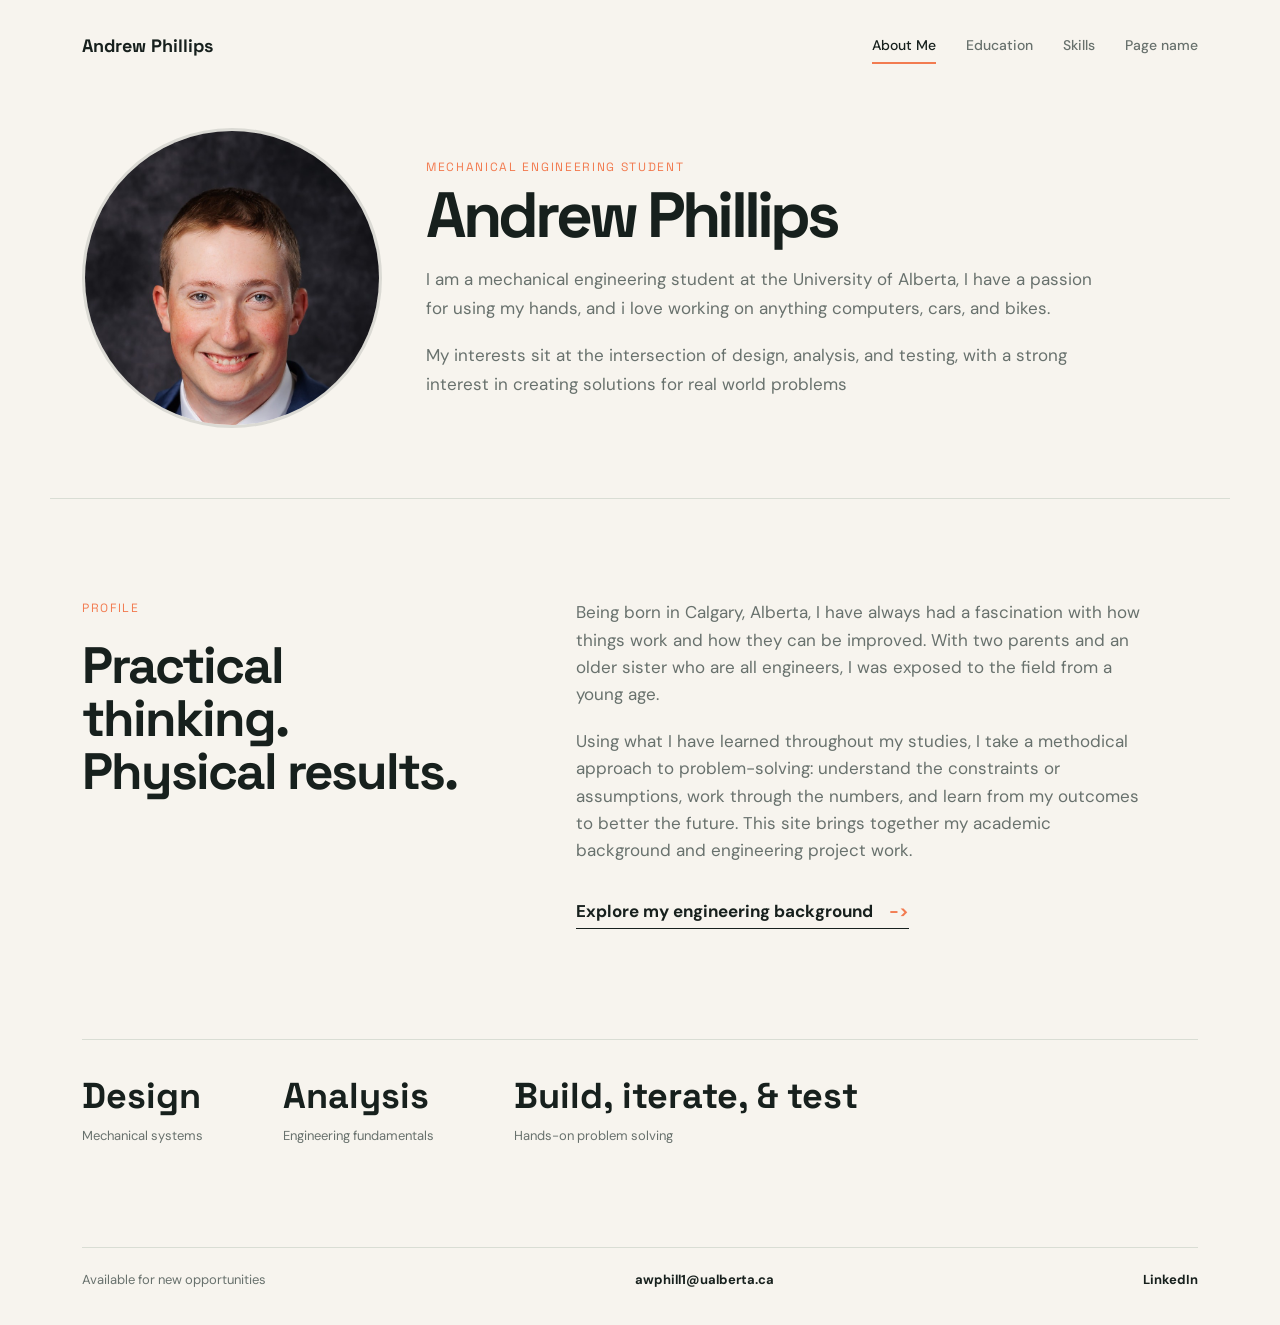
==== index.html @ 19508e03 "new logo photos" ====
<!doctype html>
<html lang="en">
<head>
  <meta charset="utf-8">
  <meta name="viewport" content="width=device-width, initial-scale=1">
  <meta name="description" content="Andrew Phillips, mechanical engineering student at the University of Alberta.">
  <title>Andrew Phillips | Mechanical Engineering Student</title>
  <link rel="preconnect" href="https://fonts.googleapis.com">
  <link rel="preconnect" href="https://fonts.gstatic.com" crossorigin>
  <link href="https://fonts.googleapis.com/css2?family=DM+Sans:wght@400;500;700&family=Space+Grotesk:wght@500;600;700&display=swap" rel="stylesheet">
  <link rel="stylesheet" href="style.css">
</head>
<body>
  <nav class="site-nav" aria-label="Main navigation">
    <a class="brand" href="index.html">Andrew Phillips</a>
    <div class="nav-links">
      <a class="active" href="index.html">About Me</a>
      <a href="experience.html">Education</a>
      <a href="projects.html">Skills</a>
      <a href="contact.html">Page name</a>
    </div>
  </nav>

  <header class="profile-hero">
    <img class="profile-hero-photo" src="brand-headshot-cropped.jpg" alt="Andrew Phillips portrait">
    <div class="profile-hero-copy">
      <p class="eyebrow">Mechanical engineering student</p>
      <h1>Andrew Phillips</h1>
      <div class="profile-blurbs">
        <p>I am a mechanical engineering student at the University of Alberta, I have a passion for using my hands, and i love working on anything computers, cars, and bikes.</p>
        <p>My interests sit at the intersection of design, analysis, and testing, with a strong interest in creating solutions for real world problems</p>
      </div>
    </div>
  </header>

  <main class="page-shell">
    <section class="intro-grid">
      <div>
        <p class="eyebrow accent">Profile</p>
        <h2>Practical thinking.<br>Physical results.</h2>
      </div>
      <div class="body-copy">
        <p>Being born in Calgary, Alberta, I have always had a fascination with how things work and how they can be improved. With two parents and an older sister who are all engineers, I was exposed to the field from a young age.</p>
        <p>Using what I have learned throughout my studies, I take a methodical approach to problem-solving: understand the constraints or assumptions, work through the numbers, and learn from my outcomes to better the future. This site brings together my academic background and engineering project work.</p>
        <a class="text-link" href="experience.html">Explore my engineering background <span>-></span></a>
      </div>
    </section>

    <section class="stat-row" aria-label="Engineering focus areas">
      <div><strong>Design</strong><span>Mechanical systems</span></div>
      <div><strong>Analysis</strong><span>Engineering fundamentals</span></div>
      <div><strong>Build, iterate, &amp; test</strong><span>Hands-on problem solving</span></div>
    </section>
  </main>

  <footer class="site-footer"><span>Available for new opportunities</span><a href="mailto:awphill1@ualberta.ca">awphill1@ualberta.ca</a><a href="https://www.linkedin.com/in/andrew-phillips-90686b3b1/" target="_blank" rel="noopener noreferrer">LinkedIn</a></footer>
</body>
</html>
---- style.css ----
:root {
  --ink: #17201d;
  --muted: #68716d;
  --paper: #f7f4ee;
  --card: #fffdf8;
  --lime: #c8f169;
  --line: #d9ddd4;
  --orange: #f27b50;
}

* { box-sizing: border-box; margin: 0; padding: 0; }
html { scroll-behavior: smooth; }
body { min-height: 100vh; background: var(--paper); color: var(--ink); font-family: "DM Sans", sans-serif; line-height: 1.6; }
a { color: inherit; text-decoration: none; }
.site-nav { align-items: center; display: flex; justify-content: space-between; margin: 0 auto; max-width: 1180px; padding: 28px 32px; }
.brand { align-items: center; display: flex; font-family: "Space Grotesk", sans-serif; font-size: 18px; font-weight: 700; gap: 10px; }
.brand-photo { border: 2px solid rgba(23, 32, 29, .12); border-radius: 50%; display: block; height: 60px; object-fit: cover; object-position: center 22%; width: 60px; }
.nav-links { display: flex; gap: 30px; }
.nav-links a { color: var(--muted); font-size: 14px; font-weight: 500; padding: 6px 0; }
.nav-links a:hover, .nav-links .active { color: var(--ink); border-bottom: 2px solid var(--orange); }
.profile-hero { align-items: center; border-bottom: 1px solid var(--line); display: grid; gap: 44px; grid-template-columns: 300px minmax(0, 1fr); margin: 0 auto; max-width: 1180px; padding: 36px 32px 70px; }
.profile-hero-photo { border: 3px solid rgba(23, 32, 29, .12); border-radius: 50%; display: block; height: 300px; object-fit: cover; object-position: center 18%; width: 300px; }
.profile-hero-copy { max-width: 760px; }
.profile-hero .eyebrow { color: var(--orange); font-size: 12px; margin-bottom: 8px; }
.profile-hero h1 { font-family: "Space Grotesk", sans-serif; font-size: clamp(40px, 5vw, 72px); letter-spacing: -.06em; line-height: .96; margin: 0 0 18px; }
.profile-meta { display: flex; flex-wrap: wrap; gap: 8px 20px; margin-bottom: 52px; }
.profile-meta span { color: var(--ink); font-size: 14px; font-weight: 600; }
.profile-blurbs { display: grid; gap: 18px; margin-top: 10px; max-width: 690px; }
.profile-blurbs p { color: var(--muted); font-size: 17px; line-height: 1.7; }
.banner { background: var(--ink); color: var(--paper); margin: 0 auto; max-width: 1180px; min-height: 370px; padding: 72px clamp(32px, 8vw, 120px); position: relative; overflow: hidden; }
.banner::after { background: var(--lime); border-radius: 50%; content: ""; height: 280px; opacity: .9; position: absolute; right: 7%; top: -105px; width: 280px; }
.banner > * { position: relative; z-index: 1; }
.eyebrow { font-family: "Space Grotesk", sans-serif; font-size: 12px; letter-spacing: .14em; text-transform: uppercase; }
.banner .eyebrow { color: var(--lime); }
.banner h1 { font-family: "Space Grotesk", sans-serif; font-size: clamp(42px, 7vw, 82px); letter-spacing: -.045em; line-height: 1.02; margin: 34px 0 24px; max-width: 770px; }
.banner-copy { color: #c8d0c8; font-size: 18px; max-width: 580px; }
.page-shell { margin: 0 auto; max-width: 1180px; padding: 100px 32px; }
.intro-grid, .content-grid { display: grid; gap: 80px; grid-template-columns: minmax(220px, .8fr) 1.2fr; }
.experience-section { display: grid; gap: 80px; grid-template-columns: minmax(220px, .8fr) 1.2fr; }
.experience-section + .experience-section { border-top: 1px solid var(--line); margin-top: 100px; padding-top: 100px; }
.education-list { display: grid; gap: 0; }
.education-item { align-items: start; border-top: 1px solid var(--line); display: grid; gap: 24px; grid-template-columns: 92px 1fr; padding: 24px 0 30px; }
.education-item + .education-item { border-top: 1px solid var(--ink); }
.education-item:last-child { border-bottom: 1px solid var(--line); }
.school-logo { align-items: center; background: var(--card); border: 1px solid var(--line); display: flex; height: 76px; justify-content: center; overflow: hidden; padding: 8px; width: 76px; }
.school-logo img { display: block; height: 100%; object-fit: contain; width: 100%; }
.accent { color: var(--orange); }
h2 { font-family: "Space Grotesk", sans-serif; font-size: clamp(32px, 4vw, 54px); letter-spacing: -.04em; line-height: 1.04; margin-top: 20px; }
.body-copy { color: var(--muted); font-size: 17px; max-width: 570px; }
.body-copy p + p { margin-top: 20px; }
.text-link { border-bottom: 1px solid var(--ink); color: var(--ink); display: inline-block; font-weight: 700; margin-top: 34px; padding-bottom: 3px; }
.text-link span { color: var(--orange); margin-left: 12px; }
.stat-row { border-top: 1px solid var(--line); display: flex; gap: 80px; margin-top: 110px; padding-top: 28px; }
.stat-row div { display: flex; flex-direction: column; }
.stat-row strong { font-family: "Space Grotesk", sans-serif; font-size: 36px; }
.stat-row span, .meta { color: var(--muted); font-size: 13px; }
.site-footer { border-top: 1px solid var(--line); display: flex; justify-content: space-between; margin: 0 auto; max-width: 1116px; padding: 22px 0 35px; color: var(--muted); font-size: 13px; }
.site-footer a { color: var(--ink); font-weight: 700; }
.content-grid { padding-bottom: 20px; }
.timeline, .project-list { display: grid; gap: 0; }
.about-grid { display: grid; gap: 28px; grid-template-columns: repeat(3, 1fr); }
.about-card { border: 1px solid var(--line); background: var(--card); }
.about-card-media { align-items: center; background: var(--line); color: var(--muted); display: flex; font-family: "Space Grotesk", sans-serif; font-size: 13px; height: 230px; justify-content: center; letter-spacing: .1em; text-transform: uppercase; }
.about-card-content { padding: 24px; }
.about-card-content h2 { font-size: 30px; margin: 14px 0 12px; }
.about-card-content p { color: var(--muted); }
.skills-section { border-top: 1px solid var(--line); display: grid; gap: 80px; grid-template-columns: minmax(220px, .8fr) 1.2fr; margin-top: 110px; padding-top: 100px; }
.skills-list { border-top: 1px solid var(--line); }
.skills-list div { border-bottom: 1px solid var(--line); display: grid; gap: 20px; grid-template-columns: 1fr 2fr; padding: 20px 0; }
.skills-list strong { font-family: "Space Grotesk", sans-serif; font-size: 20px; }
.skills-list span { color: var(--muted); }
.timeline-item, .project-card { border-top: 1px solid var(--line); padding: 24px 0 30px; }
.timeline-item:last-child, .project-card:last-child { border-bottom: 1px solid var(--line); }
.timeline-item h3, .project-card h3 { font-family: "Space Grotesk", sans-serif; font-size: 24px; }
.timeline-item .meta { display: block; margin: 5px 0 12px; }
.timeline-item p, .project-card p { color: var(--muted); max-width: 610px; }
.project-card { display: grid; gap: 24px; grid-template-columns: 1fr 2fr; }
.tag { color: var(--orange); font-size: 12px; font-weight: 700; letter-spacing: .1em; text-transform: uppercase; }
.contact-list { border-top: 1px solid var(--line); margin-top: 28px; }
.contact-list a { border-bottom: 1px solid var(--line); display: block; font-family: "Space Grotesk", sans-serif; font-size: clamp(22px, 4vw, 38px); padding: 20px 0; }
.contact-list a:hover { color: var(--orange); }
@media (max-width: 680px) {
  .site-nav { align-items: flex-start; flex-direction: column; gap: 20px; padding: 22px 20px; }
  .nav-links { flex-wrap: wrap; gap: 14px 20px; }
  .banner { min-height: 440px; padding: 54px 24px; }
  .banner h1 { font-size: 48px; margin-top: 48px; }
  .page-shell { padding: 68px 24px; }
  .intro-grid, .content-grid, .experience-section, .skills-section { gap: 42px; grid-template-columns: 1fr; }
  .about-grid { grid-template-columns: 1fr; }
  .about-card-media { height: 210px; }
  .experience-section + .experience-section { margin-top: 68px; padding-top: 68px; }
  .stat-row { gap: 22px; justify-content: space-between; margin-top: 70px; }
  .stat-row strong { font-size: 28px; }
  .site-footer { align-items: flex-start; flex-direction: column; gap: 8px; margin: 0 24px; }
  .project-card { grid-template-columns: 1fr; gap: 10px; }
  .skills-list div { gap: 8px; grid-template-columns: 1fr; }
  .education-item { gap: 16px; grid-template-columns: 68px 1fr; }
  .school-logo { height: 60px; width: 60px; }
}
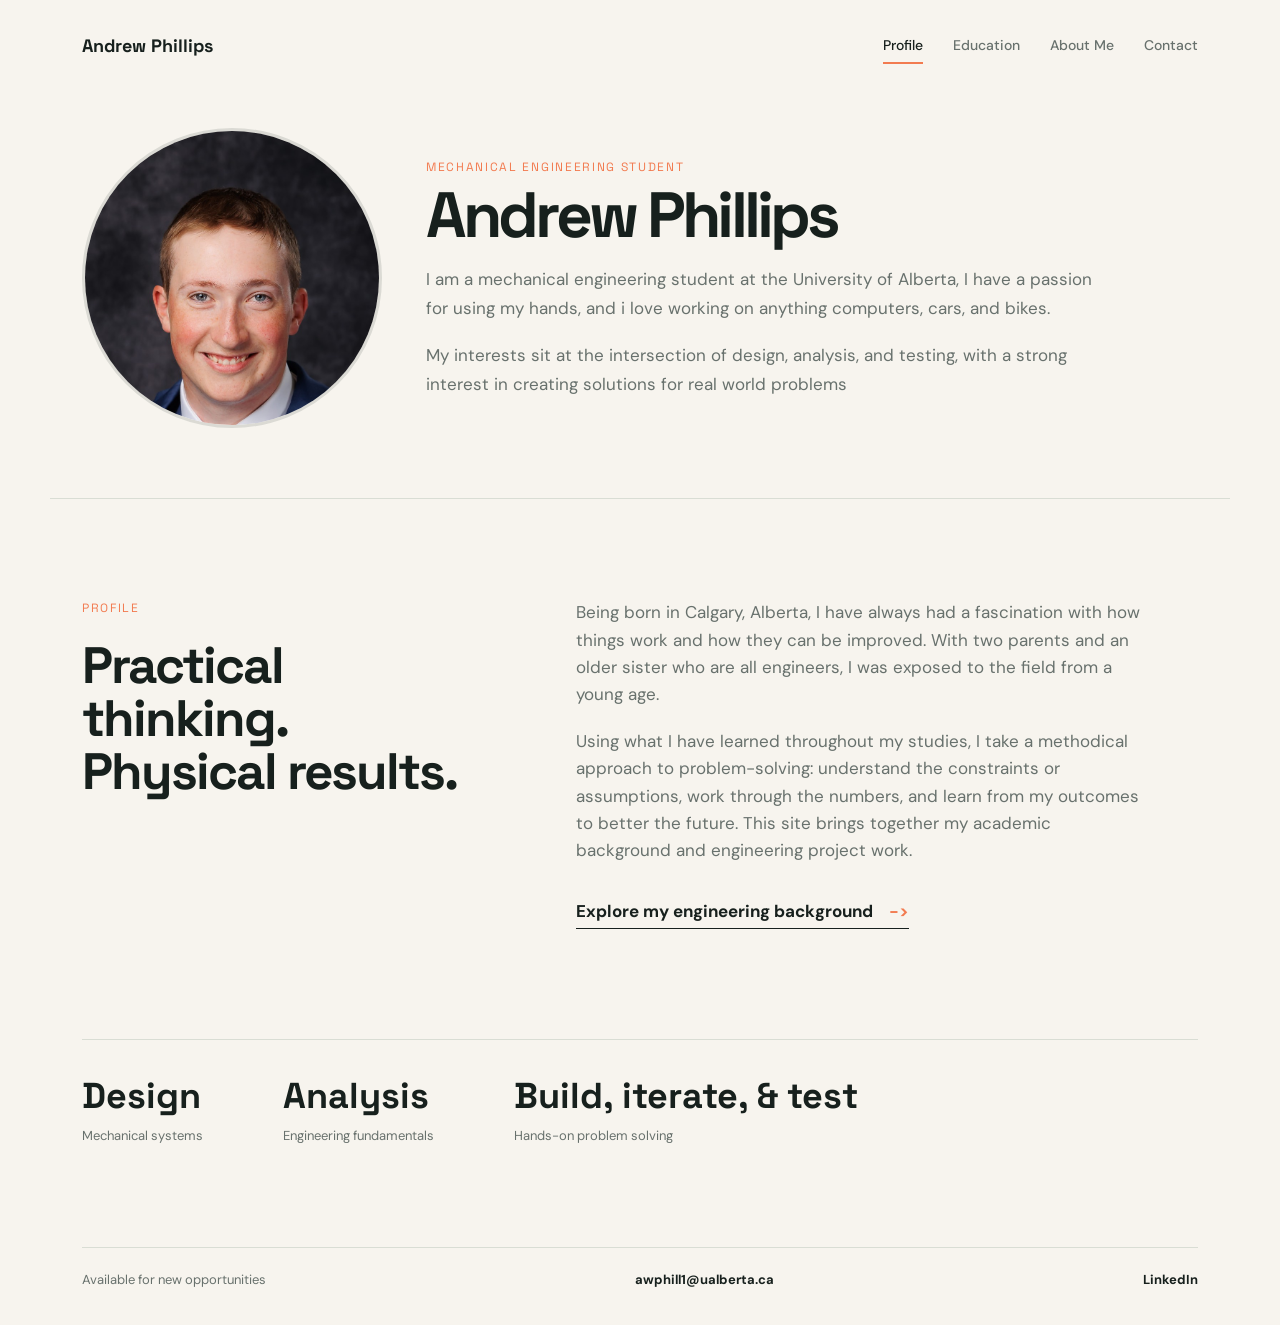
==== commit 4b079850: "nav bar consistency" ====
--- a/index.html
+++ b/index.html
@@ -14,10 +14,10 @@
   <nav class="site-nav" aria-label="Main navigation">
     <a class="brand" href="index.html">Andrew Phillips</a>
     <div class="nav-links">
-      <a class="active" href="index.html">About Me</a>
+      <a class="active" href="index.html">Profile</a>
       <a href="experience.html">Education</a>
-      <a href="projects.html">Skills</a>
-      <a href="contact.html">Page name</a>
+      <a href="projects.html">About Me</a>
+      <a href="contact.html">Contact</a>
     </div>
   </nav>
 
--- a/style.css
+++ b/style.css
@@ -60,7 +60,8 @@
 .timeline, .project-list { display: grid; gap: 0; }
 .about-grid { display: grid; gap: 28px; grid-template-columns: repeat(3, 1fr); }
 .about-card { border: 1px solid var(--line); background: var(--card); }
-.about-card-media { align-items: center; background: var(--line); color: var(--muted); display: flex; font-family: "Space Grotesk", sans-serif; font-size: 13px; height: 230px; justify-content: center; letter-spacing: .1em; text-transform: uppercase; }
+.about-card-media { align-items: center; aspect-ratio: 1 / 1; background: var(--line); color: var(--muted); display: flex; flex: 0 0 230px; font-family: "Space Grotesk", sans-serif; font-size: 13px; height: 230px; justify-content: center; letter-spacing: .1em; max-width: 100%; overflow: hidden; text-transform: uppercase; width: 230px; }
+.about-card-media img { display: block; height: 100%; object-fit: cover; width: 100%; }
 .about-card-content { padding: 24px; }
 .about-card-content h2 { font-size: 30px; margin: 14px 0 12px; }
 .about-card-content p { color: var(--muted); }
@@ -87,7 +88,7 @@
   .page-shell { padding: 68px 24px; }
   .intro-grid, .content-grid, .experience-section, .skills-section { gap: 42px; grid-template-columns: 1fr; }
   .about-grid { grid-template-columns: 1fr; }
-  .about-card-media { height: 210px; }
+  .about-card-media { flex-basis: 210px; height: 210px; width: 210px; }
   .experience-section + .experience-section { margin-top: 68px; padding-top: 68px; }
   .stat-row { gap: 22px; justify-content: space-between; margin-top: 70px; }
   .stat-row strong { font-size: 28px; }
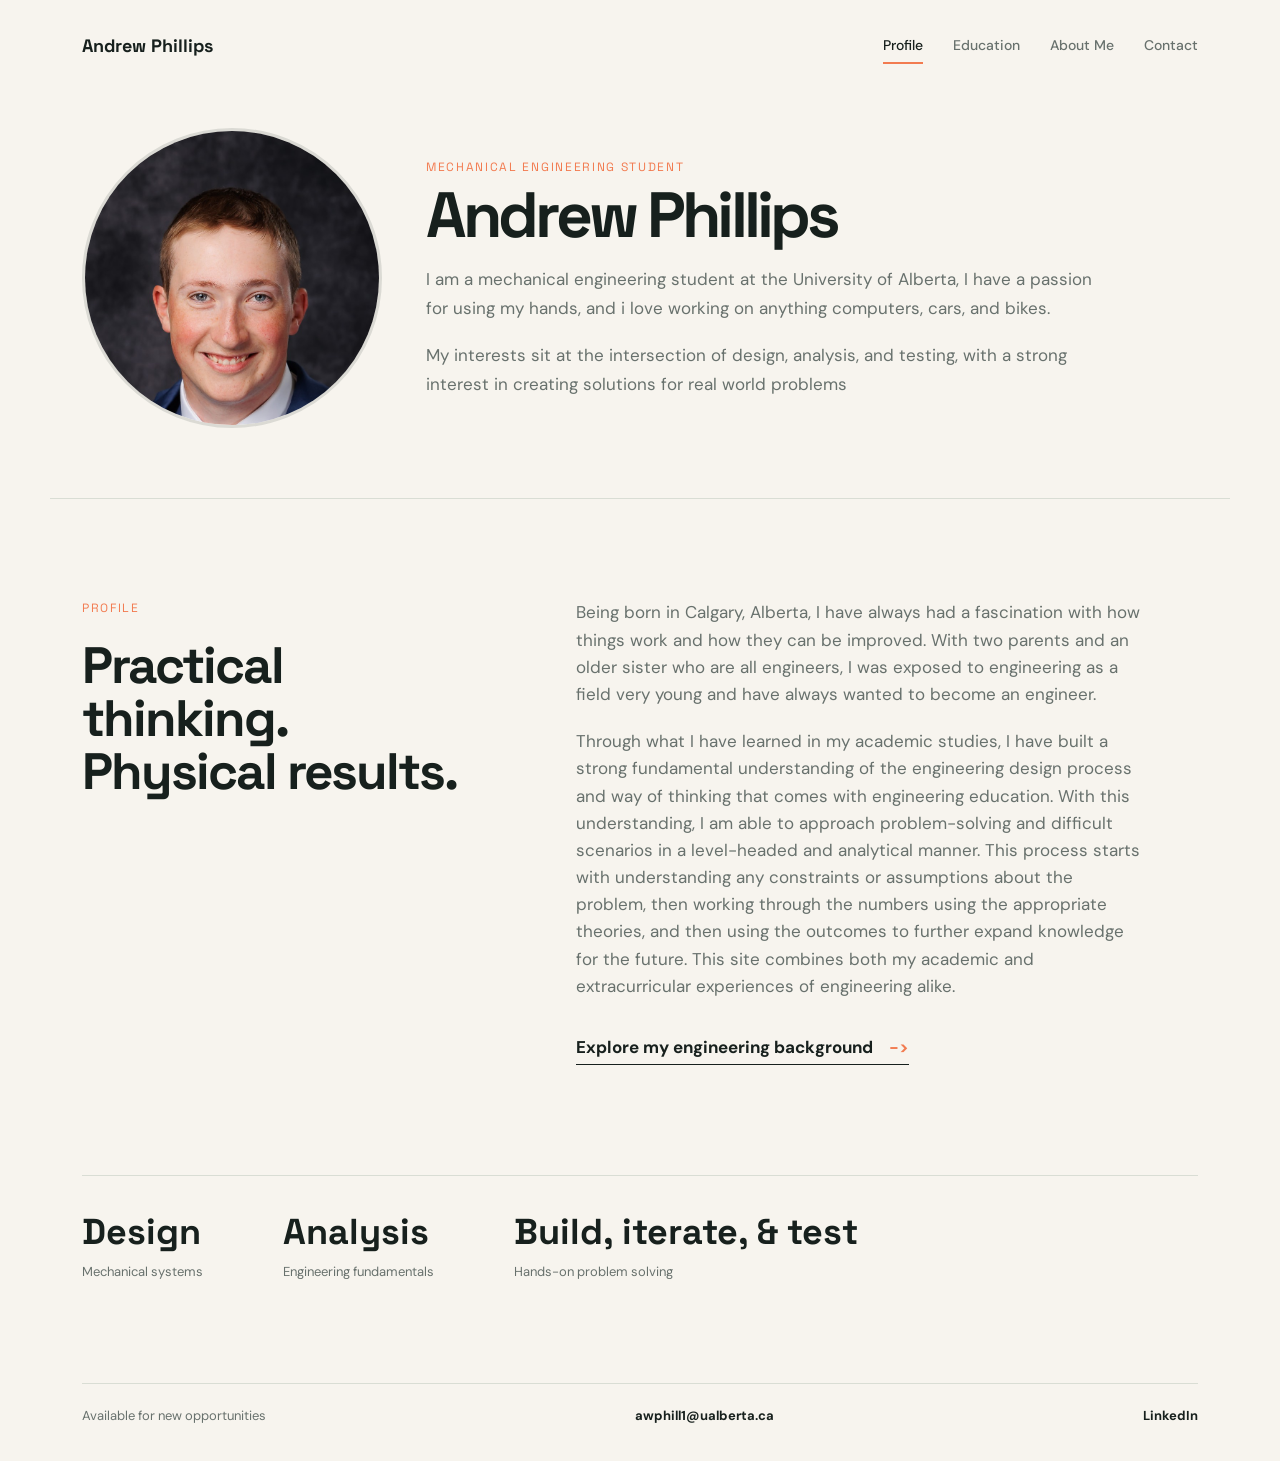
==== commit 45efc205: "rewrote intro" ====
--- a/index.html
+++ b/index.html
@@ -40,8 +40,8 @@
         <h2>Practical thinking.<br>Physical results.</h2>
       </div>
       <div class="body-copy">
-        <p>Being born in Calgary, Alberta, I have always had a fascination with how things work and how they can be improved. With two parents and an older sister who are all engineers, I was exposed to the field from a young age.</p>
-        <p>Using what I have learned throughout my studies, I take a methodical approach to problem-solving: understand the constraints or assumptions, work through the numbers, and learn from my outcomes to better the future. This site brings together my academic background and engineering project work.</p>
+        <p>Being born in Calgary, Alberta, I have always had a fascination with how things work and how they can be improved. With two parents and an older sister who are all engineers, I was exposed to engineering as a field very young and have always wanted to become an engineer.</p>
+        <p>Through what I have learned in my academic studies, I have built a strong fundamental understanding of the engineering design process and way of thinking that comes with engineering education. With this understanding, I am able to approach problem-solving and difficult scenarios in a level-headed and analytical manner. This process starts with understanding any constraints or assumptions about the problem, then working through the numbers using the appropriate theories, and then using the outcomes to further expand knowledge for the future. This site combines both my academic and extracurricular experiences of engineering alike.</p>
         <a class="text-link" href="experience.html">Explore my engineering background <span>-></span></a>
       </div>
     </section>
--- a/style.css
+++ b/style.css
@@ -60,8 +60,9 @@
 .timeline, .project-list { display: grid; gap: 0; }
 .about-grid { display: grid; gap: 28px; grid-template-columns: repeat(3, 1fr); }
 .about-card { border: 1px solid var(--line); background: var(--card); }
-.about-card-media { align-items: center; aspect-ratio: 1 / 1; background: var(--line); color: var(--muted); display: flex; flex: 0 0 230px; font-family: "Space Grotesk", sans-serif; font-size: 13px; height: 230px; justify-content: center; letter-spacing: .1em; max-width: 100%; overflow: hidden; text-transform: uppercase; width: 230px; }
-.about-card-media img { display: block; height: 100%; object-fit: cover; width: 100%; }
+.about-card-media { align-items: center; background: var(--line); color: var(--muted); display: flex; font-family: "Space Grotesk", sans-serif; font-size: 13px; height: 230px; justify-content: center; letter-spacing: .1em; max-width: 100%; overflow: hidden; text-transform: uppercase; width: 100%; }
+.about-card-media.has-image { height: auto; }
+.about-card-media img { display: block; height: auto; object-fit: contain; width: 100%; }
 .about-card-content { padding: 24px; }
 .about-card-content h2 { font-size: 30px; margin: 14px 0 12px; }
 .about-card-content p { color: var(--muted); }
@@ -88,7 +89,8 @@
   .page-shell { padding: 68px 24px; }
   .intro-grid, .content-grid, .experience-section, .skills-section { gap: 42px; grid-template-columns: 1fr; }
   .about-grid { grid-template-columns: 1fr; }
-  .about-card-media { flex-basis: 210px; height: 210px; width: 210px; }
+  .about-card-media { height: 210px; width: 100%; }
+  .about-card-media.has-image { height: auto; }
   .experience-section + .experience-section { margin-top: 68px; padding-top: 68px; }
   .stat-row { gap: 22px; justify-content: space-between; margin-top: 70px; }
   .stat-row strong { font-size: 28px; }
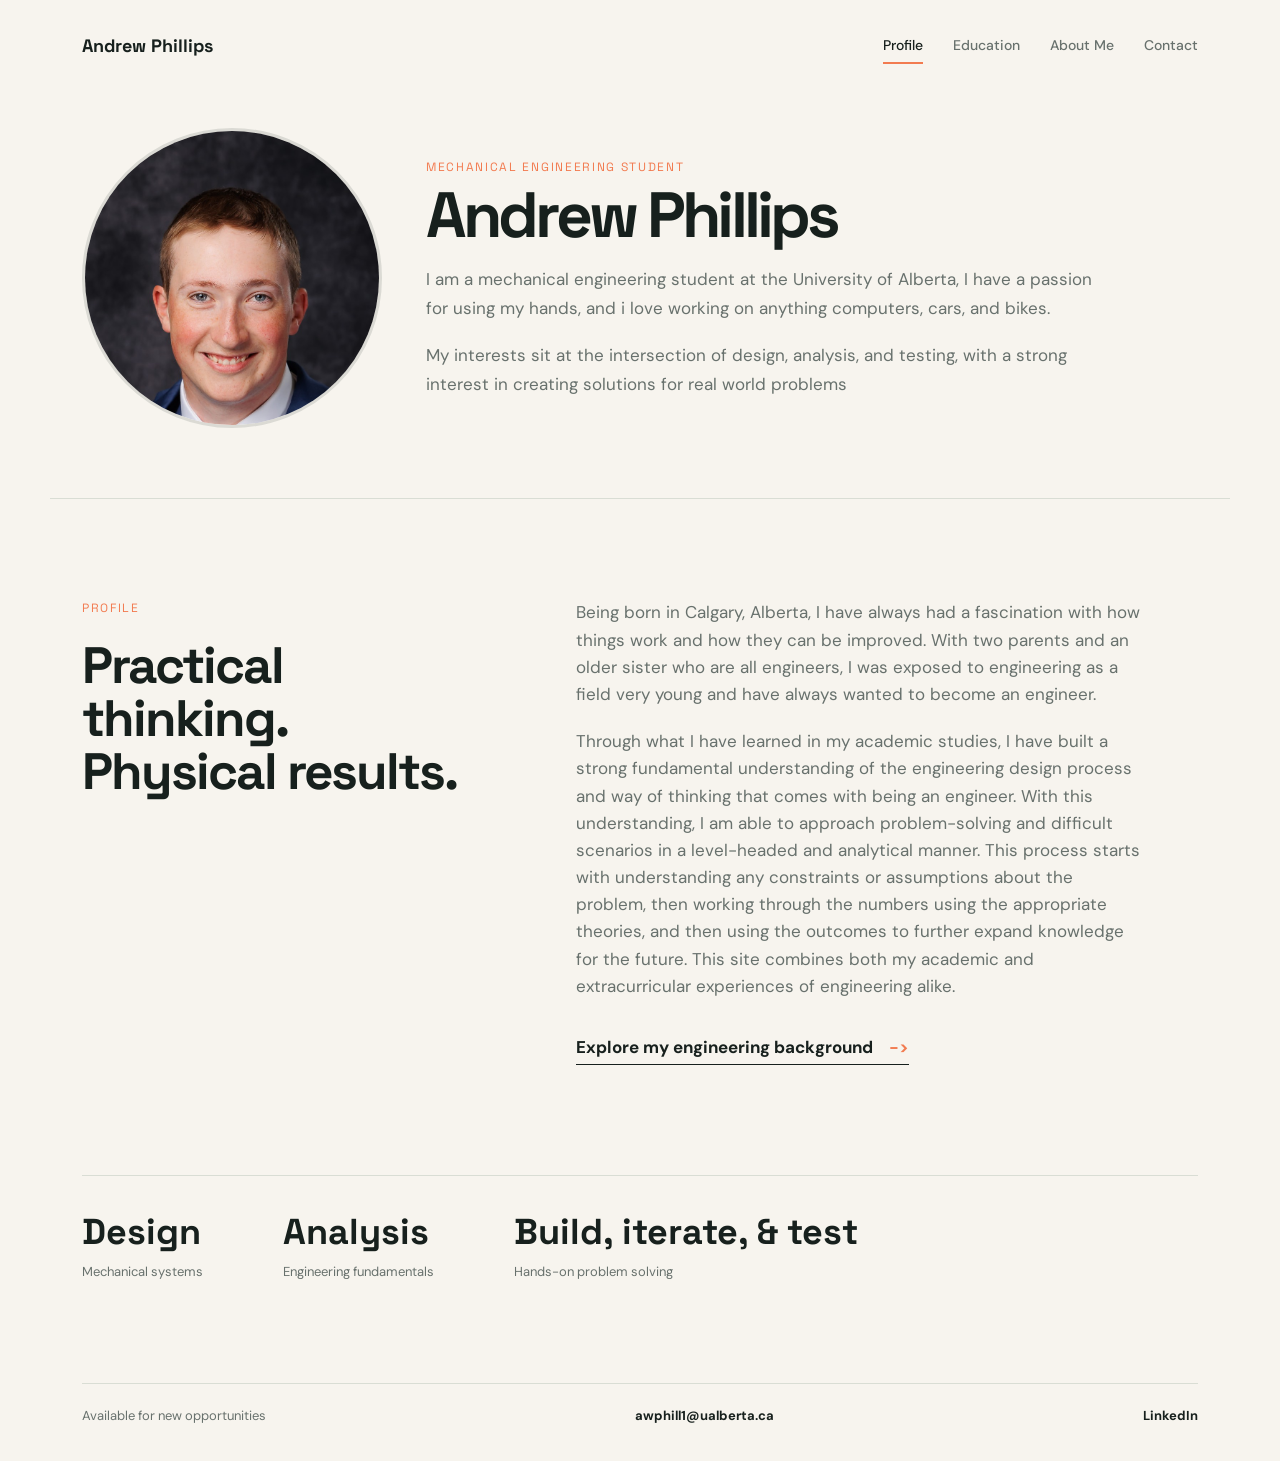
==== commit 592f613c: "index" ====
--- a/index.html
+++ b/index.html
@@ -41,7 +41,7 @@
       </div>
       <div class="body-copy">
         <p>Being born in Calgary, Alberta, I have always had a fascination with how things work and how they can be improved. With two parents and an older sister who are all engineers, I was exposed to engineering as a field very young and have always wanted to become an engineer.</p>
-        <p>Through what I have learned in my academic studies, I have built a strong fundamental understanding of the engineering design process and way of thinking that comes with engineering education. With this understanding, I am able to approach problem-solving and difficult scenarios in a level-headed and analytical manner. This process starts with understanding any constraints or assumptions about the problem, then working through the numbers using the appropriate theories, and then using the outcomes to further expand knowledge for the future. This site combines both my academic and extracurricular experiences of engineering alike.</p>
+        <p>Through what I have learned in my academic studies, I have built a strong fundamental understanding of the engineering design process and way of thinking that comes with being an engineer. With this understanding, I am able to approach problem-solving and difficult scenarios in a level-headed and analytical manner. This process starts with understanding any constraints or assumptions about the problem, then working through the numbers using the appropriate theories, and then using the outcomes to further expand knowledge for the future. This site combines both my academic and extracurricular experiences of engineering alike.</p>
         <a class="text-link" href="experience.html">Explore my engineering background <span>-></span></a>
       </div>
     </section>
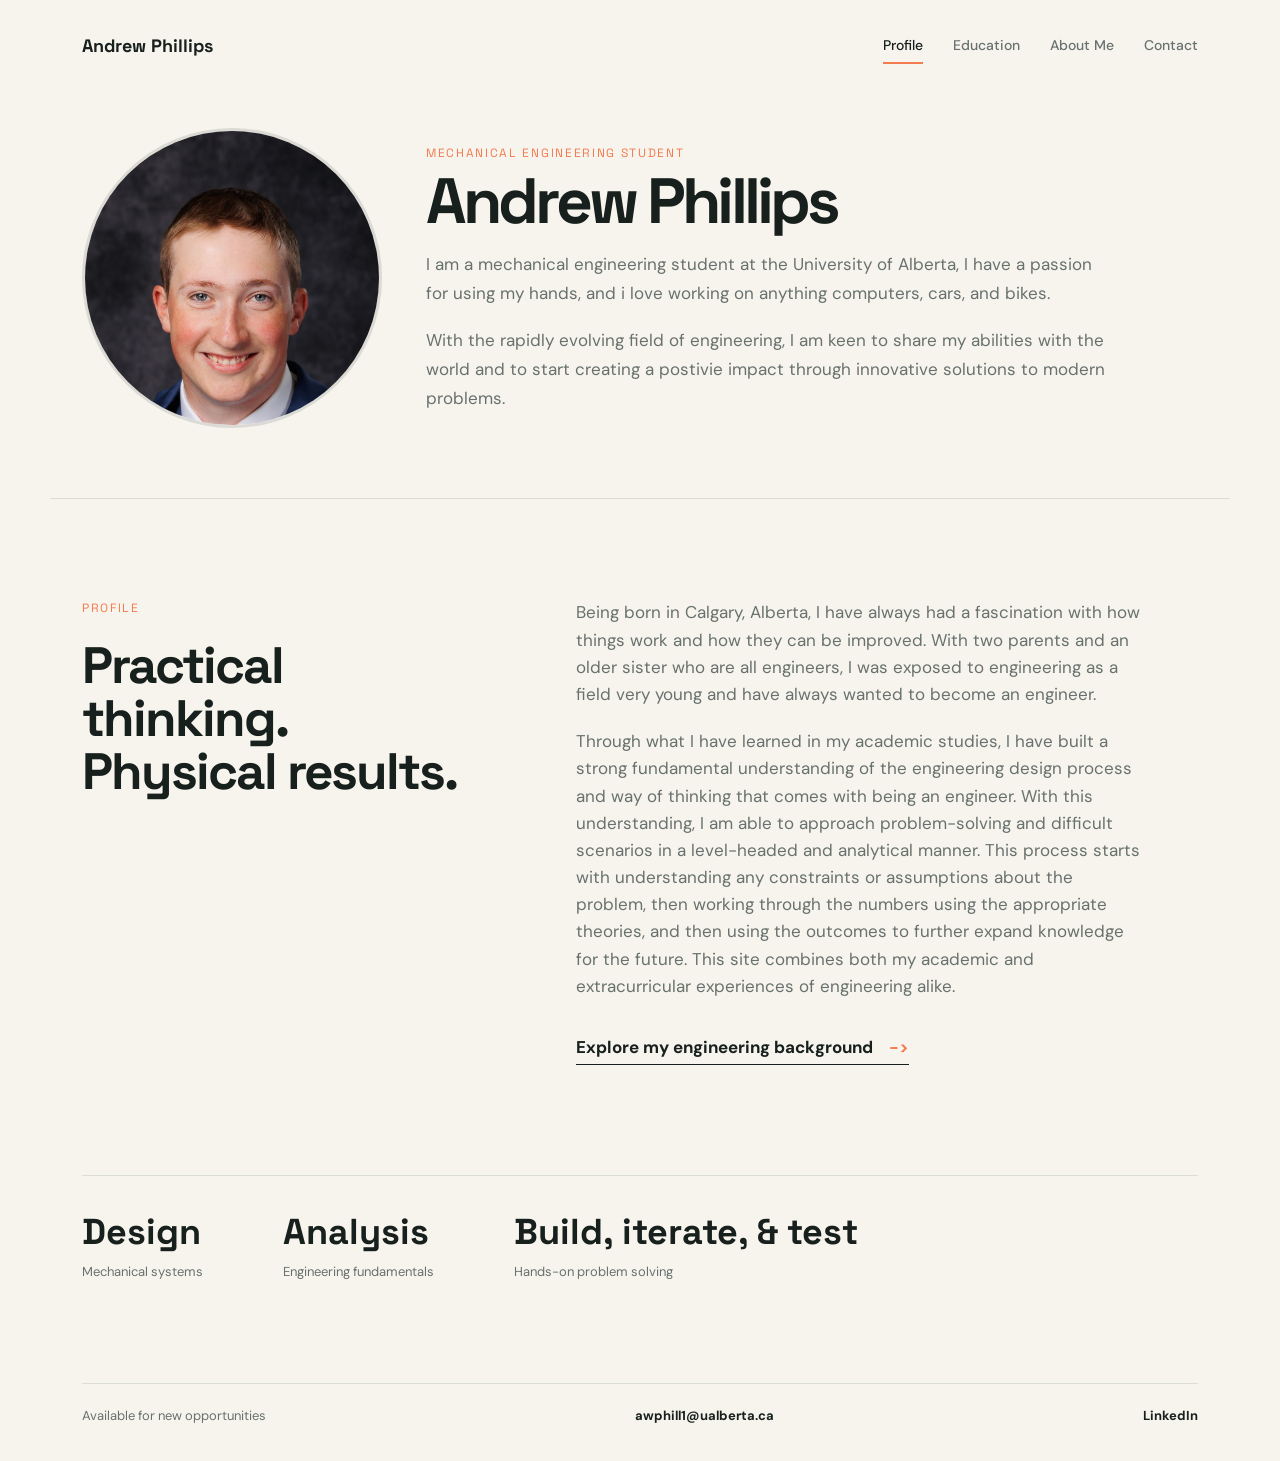
==== commit 619c125d: "triple blurb rewrite" ====
--- a/index.html
+++ b/index.html
@@ -28,7 +28,7 @@
       <h1>Andrew Phillips</h1>
       <div class="profile-blurbs">
         <p>I am a mechanical engineering student at the University of Alberta, I have a passion for using my hands, and i love working on anything computers, cars, and bikes.</p>
-        <p>My interests sit at the intersection of design, analysis, and testing, with a strong interest in creating solutions for real world problems</p>
+        <p>With the rapidly evolving field of engineering, I am keen to share my abilities with the world and to start creating a postivie impact through innovative solutions to modern problems.</p>
       </div>
     </div>
   </header>
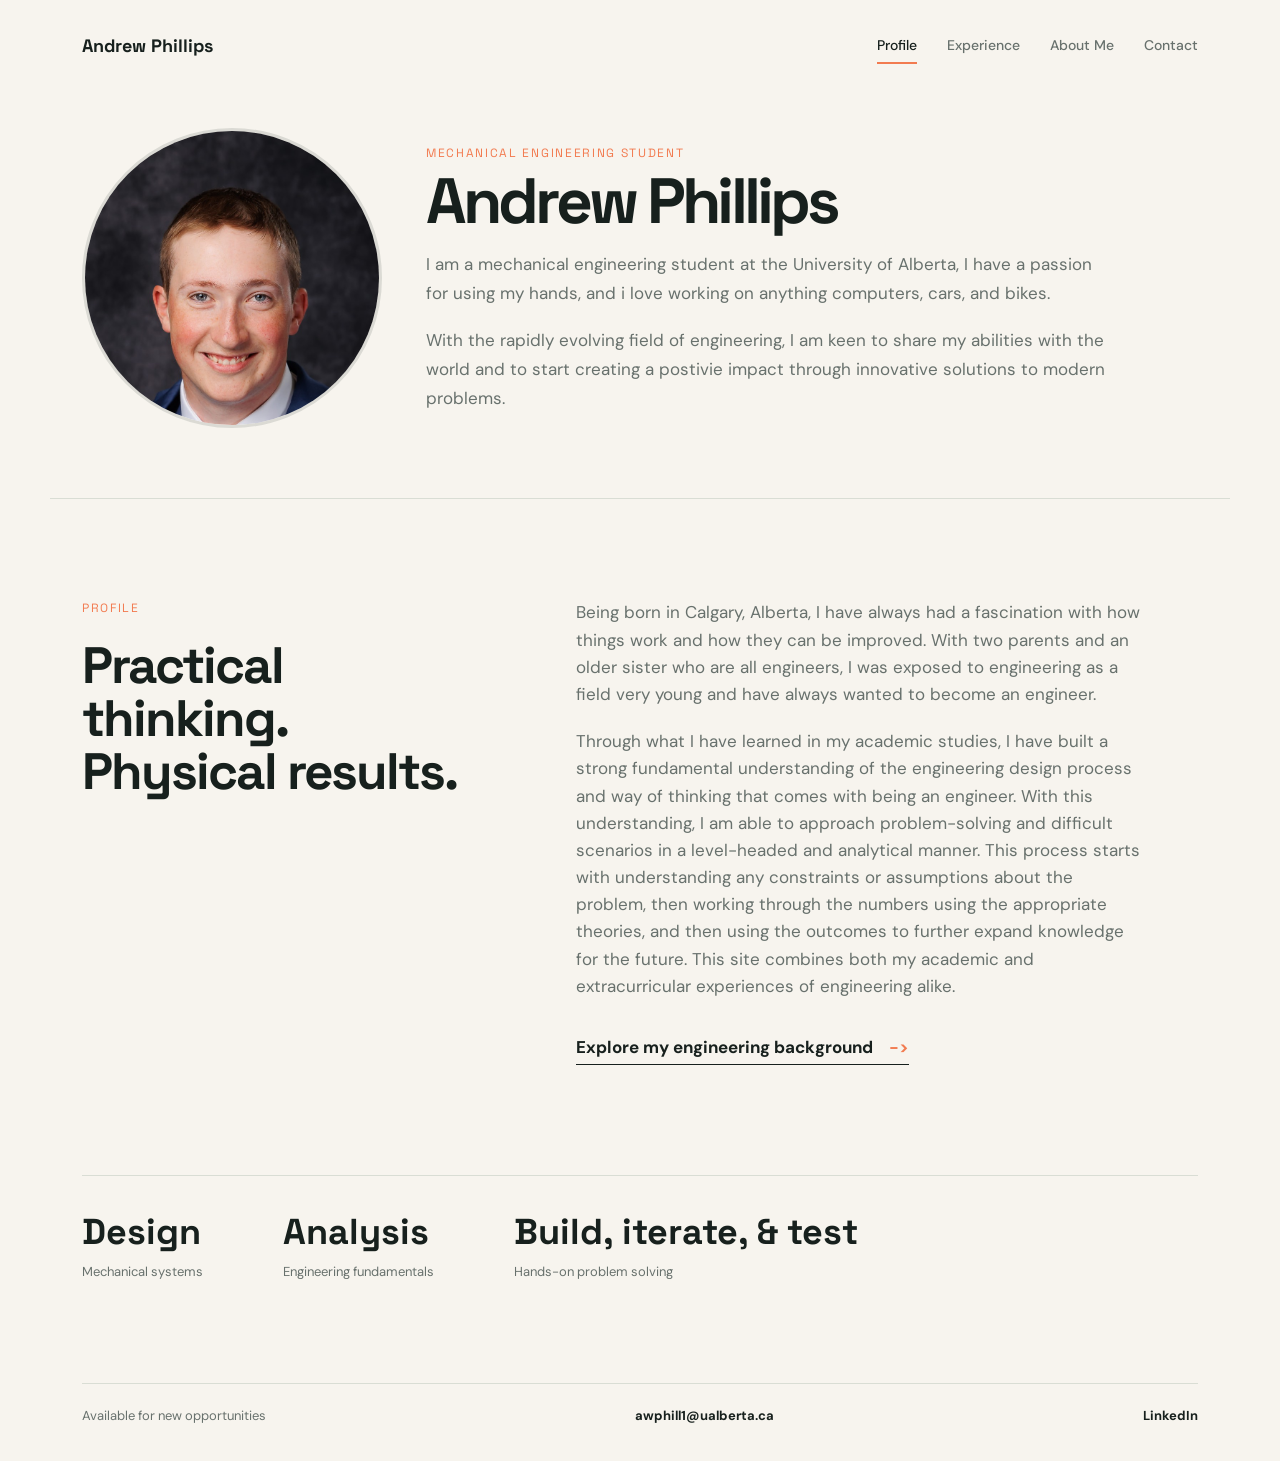
==== commit d2fbe04d: "nav bar update" ====
--- a/index.html
+++ b/index.html
@@ -15,7 +15,7 @@
     <a class="brand" href="index.html">Andrew Phillips</a>
     <div class="nav-links">
       <a class="active" href="index.html">Profile</a>
-      <a href="experience.html">Education</a>
+      <a href="experience.html">Experience</a>
       <a href="projects.html">About Me</a>
       <a href="contact.html">Contact</a>
     </div>
